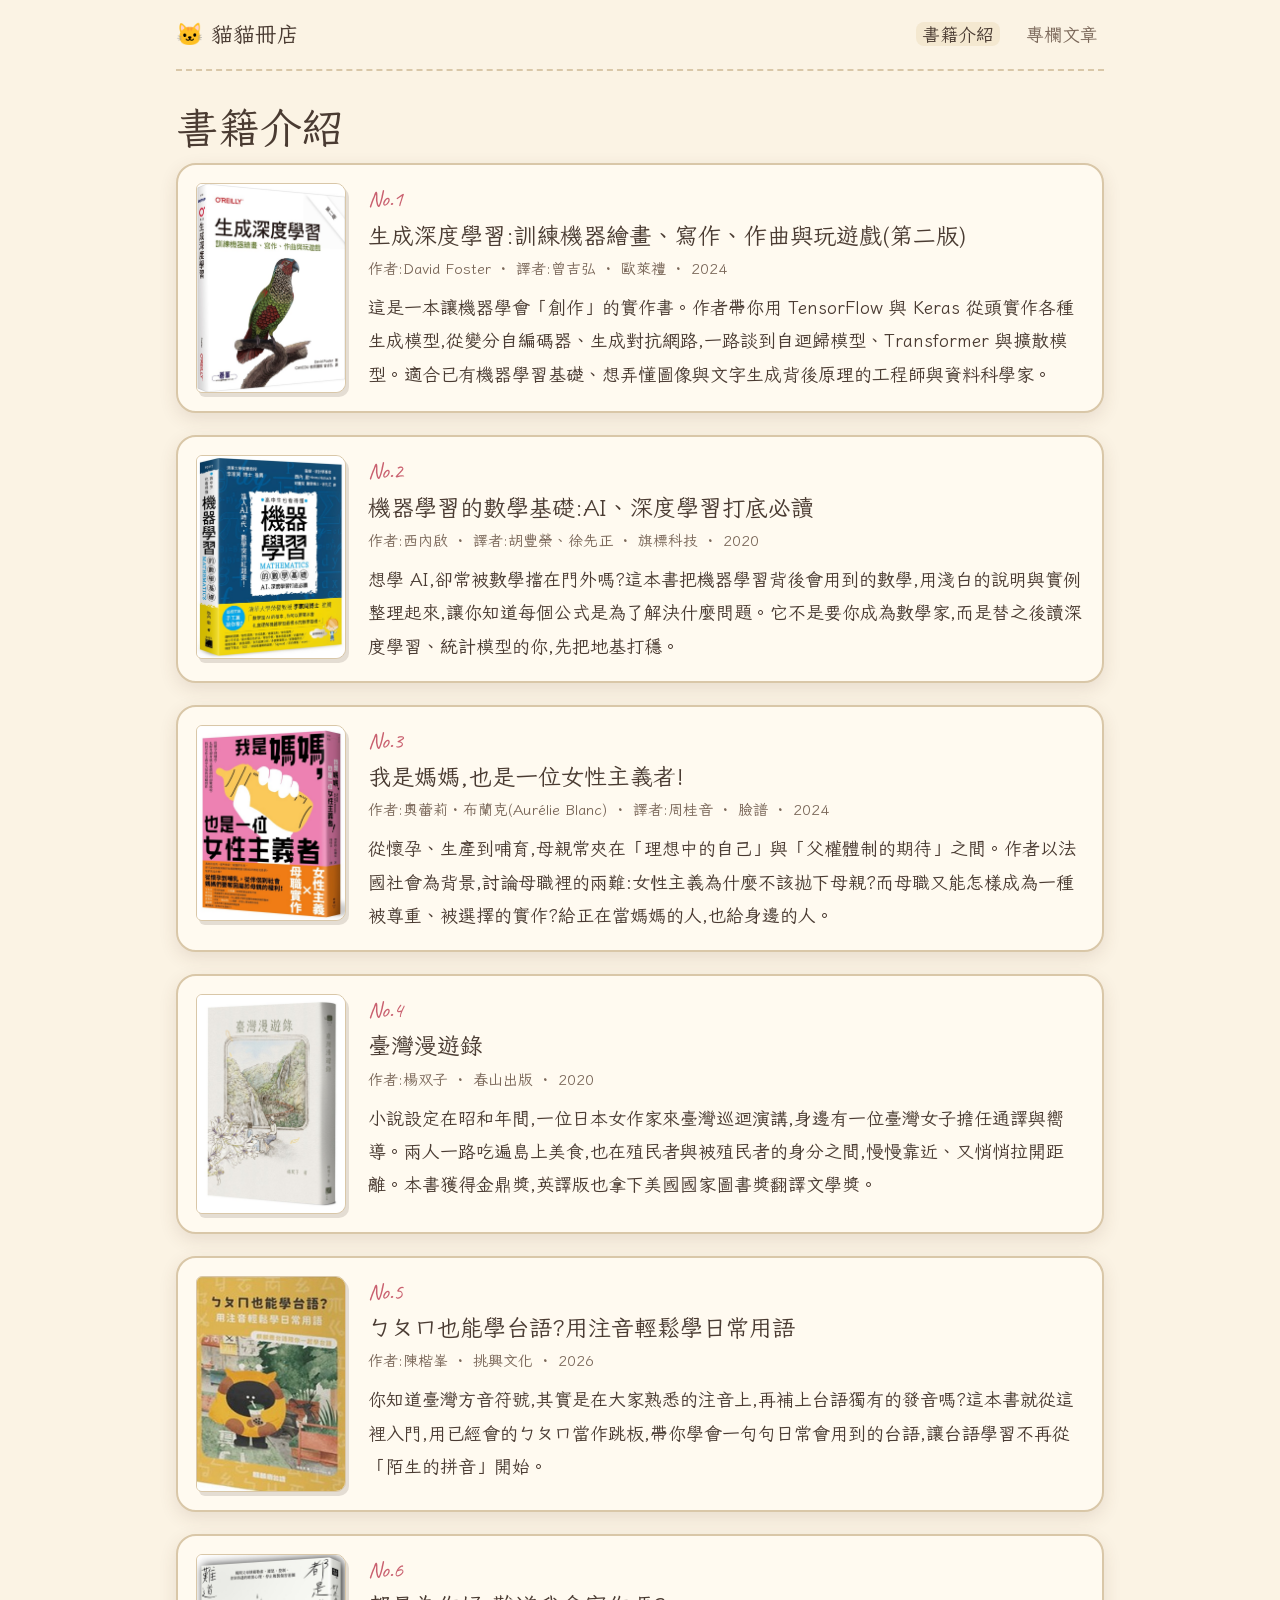
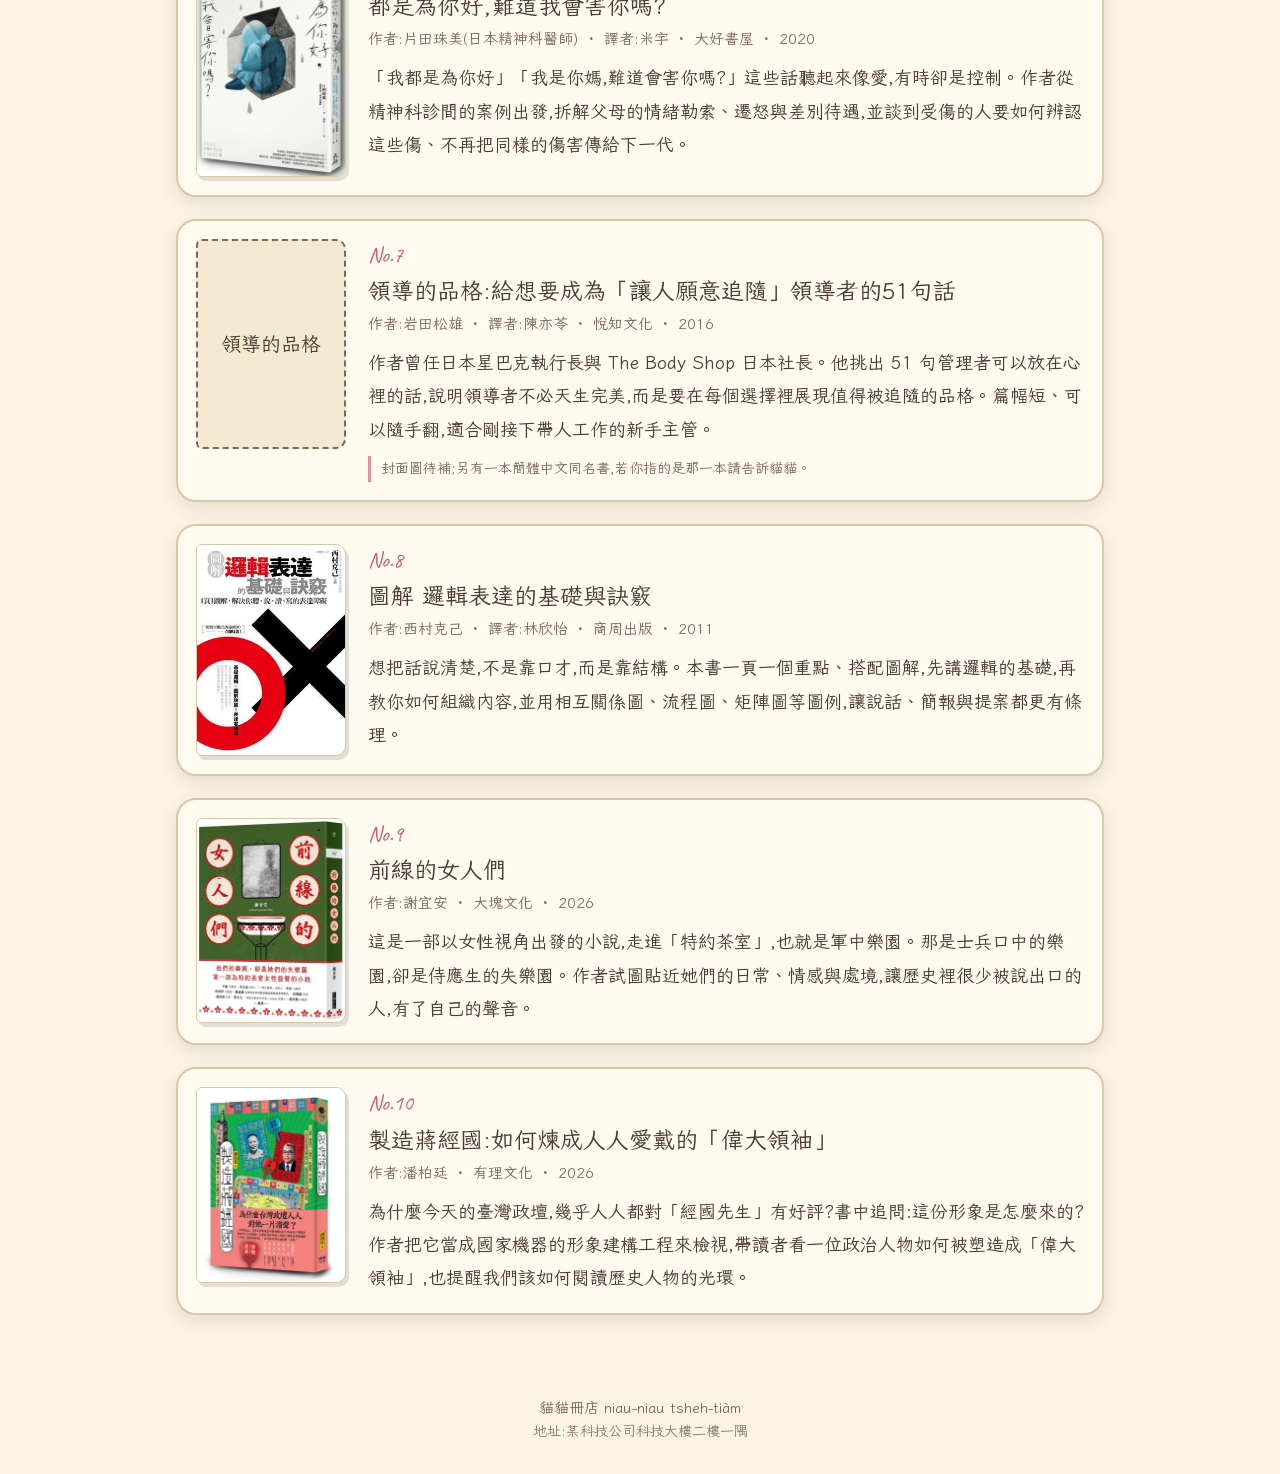
==== books.html @ 4504e71b "Add 貓貓冊店 bookstore site (home, books, columns) Co-Authored-By: Claude Sonnet 5.5 <noreply@anthropic." ====
<!doctype html>
<html lang="zh-Hant">
<head>
  <meta charset="utf-8">
  <meta name="viewport" content="width=device-width, initial-scale=1">
  <title>書籍介紹 — 貓貓冊店</title>
  <link rel="preconnect" href="https://fonts.googleapis.com">
  <link rel="preconnect" href="https://fonts.gstatic.com" crossorigin>
  <link href="https://fonts.googleapis.com/css2?family=Caveat:wght@500;700&family=Iansui&display=swap" rel="stylesheet">
  <link rel="stylesheet" href="css/style.css">
</head>
<body>
  <div class="wrap">
    <header class="topbar">
      <a class="brand" href="index.html">🐱 貓貓冊店</a>
      <nav>
        <a href="books.html" aria-current="page">書籍介紹</a>
        <a href="columns.html">專欄文章</a>
      </nav>
    </header>

    <h1 class="page-title">書籍介紹</h1>

    <ol class="books">

      <li class="book">
        <div class="cover-box"><img class="cover" src="img/books/book1.jpg" alt="《生成深度學習》封面" loading="lazy"></div>
        <div>
          <span class="no">No.1</span>
          <h2>生成深度學習:訓練機器繪畫、寫作、作曲與玩遊戲(第二版)</h2>
          <p class="meta">作者:David Foster ・ 譯者:曾吉弘 ・ 歐萊禮 ・ 2024</p>
          <p class="summary">這是一本讓機器學會「創作」的實作書。作者帶你用 TensorFlow 與 Keras 從頭實作各種生成模型,從變分自編碼器、生成對抗網路,一路談到自迴歸模型、Transformer 與擴散模型。適合已有機器學習基礎、想弄懂圖像與文字生成背後原理的工程師與資料科學家。</p>
        </div>
      </li>

      <li class="book">
        <div class="cover-box"><img class="cover" src="img/books/book2.jpg" alt="《機器學習的數學基礎》封面" loading="lazy"></div>
        <div>
          <span class="no">No.2</span>
          <h2>機器學習的數學基礎:AI、深度學習打底必讀</h2>
          <p class="meta">作者:西內啟 ・ 譯者:胡豐榮、徐先正 ・ 旗標科技 ・ 2020</p>
          <p class="summary">想學 AI,卻常被數學擋在門外嗎?這本書把機器學習背後會用到的數學,用淺白的說明與實例整理起來,讓你知道每個公式是為了解決什麼問題。它不是要你成為數學家,而是替之後讀深度學習、統計模型的你,先把地基打穩。</p>
        </div>
      </li>

      <li class="book">
        <div class="cover-box"><img class="cover" src="img/books/book3.jpg" alt="《我是媽媽,也是一位女性主義者!》封面" loading="lazy"></div>
        <div>
          <span class="no">No.3</span>
          <h2>我是媽媽,也是一位女性主義者!</h2>
          <p class="meta">作者:奧蕾莉・布蘭克(Aurélie Blanc) ・ 譯者:周桂音 ・ 臉譜 ・ 2024</p>
          <p class="summary">從懷孕、生產到哺育,母親常夾在「理想中的自己」與「父權體制的期待」之間。作者以法國社會為背景,討論母職裡的兩難:女性主義為什麼不該拋下母親?而母職又能怎樣成為一種被尊重、被選擇的實作?給正在當媽媽的人,也給身邊的人。</p>
        </div>
      </li>

      <li class="book">
        <div class="cover-box"><img class="cover" src="img/books/book4.jpg" alt="《臺灣漫遊錄》封面" loading="lazy"></div>
        <div>
          <span class="no">No.4</span>
          <h2>臺灣漫遊錄</h2>
          <p class="meta">作者:楊双子 ・ 春山出版 ・ 2020</p>
          <p class="summary">小說設定在昭和年間,一位日本女作家來臺灣巡迴演講,身邊有一位臺灣女子擔任通譯與嚮導。兩人一路吃遍島上美食,也在殖民者與被殖民者的身分之間,慢慢靠近、又悄悄拉開距離。本書獲得金鼎獎,英譯版也拿下美國國家圖書獎翻譯文學獎。</p>
        </div>
      </li>

      <li class="book">
        <div class="cover-box"><img class="cover" src="img/books/book5.jpg" alt="《ㄅㄆㄇ也能學台語?》封面" loading="lazy"></div>
        <div>
          <span class="no">No.5</span>
          <h2>ㄅㄆㄇ也能學台語?用注音輕鬆學日常用語</h2>
          <p class="meta">作者:陳楷峯 ・ 挑興文化 ・ 2026</p>
          <p class="summary">你知道臺灣方音符號,其實是在大家熟悉的注音上,再補上台語獨有的發音嗎?這本書就從這裡入門,用已經會的ㄅㄆㄇ當作跳板,帶你學會一句句日常會用到的台語,讓台語學習不再從「陌生的拼音」開始。</p>
        </div>
      </li>

      <li class="book">
        <div class="cover-box"><img class="cover" src="img/books/book6.jpg" alt="《都是為你好,難道我會害你嗎?》封面" loading="lazy"></div>
        <div>
          <span class="no">No.6</span>
          <h2>都是為你好,難道我會害你嗎?</h2>
          <p class="meta">作者:片田珠美(日本精神科醫師) ・ 譯者:米宇 ・ 大好書屋 ・ 2020</p>
          <p class="summary">「我都是為你好」「我是你媽,難道會害你嗎?」這些話聽起來像愛,有時卻是控制。作者從精神科診間的案例出發,拆解父母的情緒勒索、遷怒與差別待遇,並談到受傷的人要如何辨認這些傷、不再把同樣的傷害傳給下一代。</p>
        </div>
      </li>

      <li class="book">
        <div class="cover-box"><div class="cover-fallback" role="img" aria-label="《領導的品格》(封面圖待補)">領導的品格</div></div>
        <div>
          <span class="no">No.7</span>
          <h2>領導的品格:給想要成為「讓人願意追隨」領導者的51句話</h2>
          <p class="meta">作者:岩田松雄 ・ 譯者:陳亦苓 ・ 悅知文化 ・ 2016</p>
          <p class="summary">作者曾任日本星巴克執行長與 The Body Shop 日本社長。他挑出 51 句管理者可以放在心裡的話,說明領導者不必天生完美,而是要在每個選擇裡展現值得被追隨的品格。篇幅短、可以隨手翻,適合剛接下帶人工作的新手主管。</p>
          <p class="note">封面圖待補;另有一本簡體中文同名書,若你指的是那一本請告訴貓貓。</p>
        </div>
      </li>

      <li class="book">
        <div class="cover-box"><img class="cover" src="img/books/book8.jpg" alt="《圖解 邏輯表達的基礎與訣竅》封面" loading="lazy"></div>
        <div>
          <span class="no">No.8</span>
          <h2>圖解 邏輯表達的基礎與訣竅</h2>
          <p class="meta">作者:西村克己 ・ 譯者:林欣怡 ・ 商周出版 ・ 2011</p>
          <p class="summary">想把話說清楚,不是靠口才,而是靠結構。本書一頁一個重點、搭配圖解,先講邏輯的基礎,再教你如何組織內容,並用相互關係圖、流程圖、矩陣圖等圖例,讓說話、簡報與提案都更有條理。</p>
        </div>
      </li>

      <li class="book">
        <div class="cover-box"><img class="cover" src="img/books/book9.jpg" alt="《前線的女人們》封面" loading="lazy"></div>
        <div>
          <span class="no">No.9</span>
          <h2>前線的女人們</h2>
          <p class="meta">作者:謝宜安 ・ 大塊文化 ・ 2026</p>
          <p class="summary">這是一部以女性視角出發的小說,走進「特約茶室」,也就是軍中樂園。那是士兵口中的樂園,卻是侍應生的失樂園。作者試圖貼近她們的日常、情感與處境,讓歷史裡很少被說出口的人,有了自己的聲音。</p>
        </div>
      </li>

      <li class="book">
        <div class="cover-box"><img class="cover" src="img/books/book10.jpg" alt="《製造蔣經國》封面" loading="lazy"></div>
        <div>
          <span class="no">No.10</span>
          <h2>製造蔣經國:如何煉成人人愛戴的「偉大領袖」</h2>
          <p class="meta">作者:潘柏廷 ・ 有理文化 ・ 2026</p>
          <p class="summary">為什麼今天的臺灣政壇,幾乎人人都對「經國先生」有好評?書中追問:這份形象是怎麼來的?作者把它當成國家機器的形象建構工程來檢視,帶讀者看一位政治人物如何被塑造成「偉大領袖」,也提醒我們該如何閱讀歷史人物的光環。</p>
        </div>
      </li>

    </ol>
  </div>
  <footer class="foot">貓貓冊店 niau-niau tsheh-tiàm<span class="addr">地址:某科技公司科技大樓二樓一隅</span></footer>
</body>
</html>
---- css/style.css ----
/* 貓貓冊店 — 共用樣式 */
:root {
  --paper: #fbf3e4;
  --paper-2: #f4e8d0;
  --ink: #4a3b32;
  --ink-soft: #7a6759;
  --accent: #e58f9c;      /* 腮紅粉 */
  --accent-deep: #c9606f;
  --line: #d9c7a8;
  --card: #fffaf0;
  --shadow: 0 6px 18px rgba(90, 60, 40, .12);
  --hand: "Iansui", "Kaiti TC", "BiauKai", "DFKai-SB", cursive, serif;
  --latin: "Caveat", "Iansui", cursive;
}
@media (prefers-color-scheme: dark) {
  :root:not([data-theme="light"]) {
    --paper: #2a2320;
    --paper-2: #342b27;
    --ink: #f1e6d6;
    --ink-soft: #bba995;
    --accent: #e58f9c;
    --accent-deep: #f1a3ae;
    --line: #54463d;
    --card: #362d29;
    --shadow: 0 6px 18px rgba(0, 0, 0, .35);
  }
}

* { box-sizing: border-box; }
html { -webkit-text-size-adjust: 100%; }
body {
  margin: 0;
  background: var(--paper);
  color: var(--ink);
  font-family: var(--hand);
  font-size: 18px;
  line-height: 1.85;
  min-height: 100vh;
}
a { color: var(--accent-deep); }
img { max-width: 100%; }

.wrap { max-width: 960px; margin: 0 auto; padding: 0 16px; }

/* ---------- 頂端導覽(內頁) ---------- */
.topbar {
  display: flex; align-items: center; justify-content: space-between; gap: 12px;
  padding: 14px 0; border-bottom: 2px dashed var(--line); margin-bottom: 28px;
}
.topbar .brand { font-size: 22px; text-decoration: none; color: var(--ink); }
.topbar nav a {
  margin-left: 14px; text-decoration: none; color: var(--ink-soft);
  padding: 2px 6px; border-radius: 8px;
}
.topbar nav a:hover, .topbar nav a[aria-current="page"] {
  color: var(--ink); background: var(--paper-2);
}

h1, h2, h3 { font-weight: 400; line-height: 1.4; margin: 0; }
.page-title { font-size: clamp(30px, 6vw, 42px); margin-bottom: 6px; }
.page-lede { color: var(--ink-soft); margin: 0 0 28px; }

/* ---------- 首頁 ---------- */
.home { text-align: center; padding-top: clamp(24px, 6vh, 56px); }
.home h1 { font-size: clamp(31px, 7.7vw, 59px); letter-spacing: .08em; }
.tailo {
  font-family: var(--latin); font-size: clamp(24px, 5vw, 34px);
  color: var(--accent-deep); margin: 0 0 6px; letter-spacing: .04em;
}
.tagline { font-size: clamp(17px, 3.6vw, 22px); color: var(--ink-soft); margin: 0; }

.stage {
  position: relative;
  display: flex; justify-content: center; align-items: flex-end; gap: clamp(8px, 4vw, 48px);
  margin: clamp(70px, 12vh, 120px) auto 0;
  padding-bottom: 24px;
  max-width: 720px;
}
.stage::after {   /* 手繪地面線 */
  content: ""; position: absolute; left: 6%; right: 6%; bottom: 14px;
  border-bottom: 3px dotted var(--line);
}
.char { position: relative; display: inline-block; }
.char-btn {
  display: block; border: 0; background: none; padding: 0; cursor: pointer;
  border-radius: 24px; transition: transform .25s ease;
}
.char-btn:focus-visible { outline: 3px solid var(--accent); outline-offset: 4px; }
.char-btn img { display: block; height: auto; }
.char.rabbit .char-btn img { width: clamp(130px, 28vw, 240px); }
.char.cat    .char-btn img { width: clamp(130px, 28vw, 240px); }
.char:hover .char-btn,
.char.open .char-btn { transform: translateY(-6px) rotate(-1.5deg); }
.char.cat:hover .char-btn, .char.cat.open .char-btn { transform: translateY(-6px) rotate(1.5deg); }

/* 對話框 */
.bubble {
  position: absolute; bottom: calc(100% - 28px); z-index: 5;
  width: min(250px, 62vw);
  background: var(--card); color: var(--ink);
  border: 2.5px solid var(--ink); border-radius: 22px 24px 22px 8px;
  padding: 14px 14px 12px; box-shadow: var(--shadow);
  opacity: 0; visibility: hidden; transform: translateY(8px) scale(.96);
  transform-origin: bottom center;
  transition: opacity .2s ease, transform .2s ease, visibility 0s linear .2s;
}
.char.rabbit .bubble { left: -8px; }
.char.cat .bubble { right: -8px; border-radius: 24px 22px 8px 22px; }
.bubble::after {   /* 小尾巴 */
  content: ""; position: absolute; bottom: -13px; width: 20px; height: 20px;
  background: var(--card); border-right: 2.5px solid var(--ink); border-bottom: 2.5px solid var(--ink);
  transform: rotate(45deg);
}
.char.rabbit .bubble::after { left: 44px; }
.char.cat .bubble::after { right: 44px; }
.char:hover .bubble, .char:focus-within .bubble, .char.open .bubble {
  opacity: 1; visibility: visible; transform: none;
  transition: opacity .2s ease, transform .2s ease;
}
.bubble p { margin: 0 0 8px; font-size: 15px; color: var(--ink-soft); line-height: 1.5; }
.bubble .btns { display: flex; flex-direction: column; gap: 8px; }
.btn {
  display: block; text-align: center; text-decoration: none;
  font-family: var(--hand); font-size: 17px; line-height: 1.4;
  color: var(--ink); background: var(--paper-2);
  border: 2px solid var(--ink); border-radius: 14px; padding: 6px 10px;
  transition: background .15s, transform .15s;
}
.btn:hover, .btn:focus-visible { background: var(--accent); color: #3b2420; transform: translateY(-1px); }
.btn .ext { font-size: 13px; opacity: .7; }

.hint { margin-top: 18px; font-size: 15px; color: var(--ink-soft); }
.hint .touch { display: none; }
@media (hover: none) { .hint .mouse { display: none; } .hint .touch { display: inline; } }

.foot { text-align: center; color: var(--ink-soft); font-size: 15px; padding: 40px 16px 30px; line-height: 1.7; }
.foot .addr { display: block; font-size: 14px; opacity: .85; }

/* ---------- 書籍頁 ---------- */
.books { display: grid; gap: 22px; padding: 0; margin: 0 0 40px; list-style: none; }
.book {
  display: grid; grid-template-columns: 150px 1fr; gap: 22px;
  background: var(--card); border: 2px solid var(--line); border-radius: 20px;
  padding: 18px; box-shadow: var(--shadow);
}
.cover-box { width: 150px; }
.cover {
  display: block; width: 150px; height: auto;
  border-radius: 6px 10px 10px 6px; border: 1.5px solid var(--line);
  box-shadow: 3px 4px 0 rgba(74, 59, 50, .15); background: var(--paper-2);
}
.cover-fallback {
  width: 150px; aspect-ratio: 400 / 562; display: flex; align-items: center; justify-content: center;
  text-align: center; padding: 14px; font-size: 20px; line-height: 1.4;
  border: 2px dashed var(--ink-soft); border-radius: 6px 10px 10px 6px; background: var(--paper-2);
  color: var(--ink);
}
.book .no { font-family: var(--latin); font-size: 22px; color: var(--accent-deep); line-height: 1; }
.book h2 { font-size: 23px; margin: 2px 0 6px; }
.book .meta { color: var(--ink-soft); font-size: 15px; margin: 0 0 10px; line-height: 1.6; }
.book .summary { margin: 0; }
.book .note {
  margin: 10px 0 0; font-size: 14px; color: var(--ink-soft);
  border-left: 3px solid var(--accent); padding-left: 10px;
}
@media (max-width: 560px) {
  .book { grid-template-columns: 1fr; }
  .cover-box { margin: 0 auto; }
}

/* ---------- 專欄 ---------- */
.col-list { display: grid; gap: 18px; padding: 0; margin: 0 0 40px; list-style: none; }
.col-card {
  display: block; text-decoration: none; color: var(--ink);
  background: var(--card); border: 2px solid var(--line); border-radius: 20px;
  padding: 20px 22px; box-shadow: var(--shadow); transition: transform .15s, border-color .15s;
}
.col-card:hover, .col-card:focus-visible { transform: translateY(-3px); border-color: var(--accent); }
.col-card h2 { font-size: 26px; margin-bottom: 6px; }
.col-card p { margin: 0; color: var(--ink-soft); }
.col-card .more { color: var(--accent-deep); margin-top: 8px; display: inline-block; }

.article { max-width: 720px; margin: 0 auto 50px; }
.article h1 { font-size: clamp(30px, 6vw, 42px); margin-bottom: 6px; }
.article .byline { color: var(--ink-soft); font-size: 15px; margin: 0 0 24px; }
.article h2 {
  font-size: 25px; margin: 34px 0 8px; padding-bottom: 4px;
  border-bottom: 2px dashed var(--line);
}
.article p { margin: 0 0 14px; }
.article blockquote {
  margin: 18px 0; padding: 10px 16px; background: var(--paper-2);
  border-left: 5px solid var(--accent); border-radius: 0 12px 12px 0;
}
.article .refs { font-size: 15px; color: var(--ink-soft); padding-left: 1.3em; }
.article .refs li { margin-bottom: 6px; line-height: 1.6; word-break: break-word; }
.draft-note {
  font-size: 14px; color: var(--ink-soft); background: var(--paper-2);
  border: 1.5px dashed var(--line); border-radius: 12px; padding: 8px 12px; margin-bottom: 22px;
}
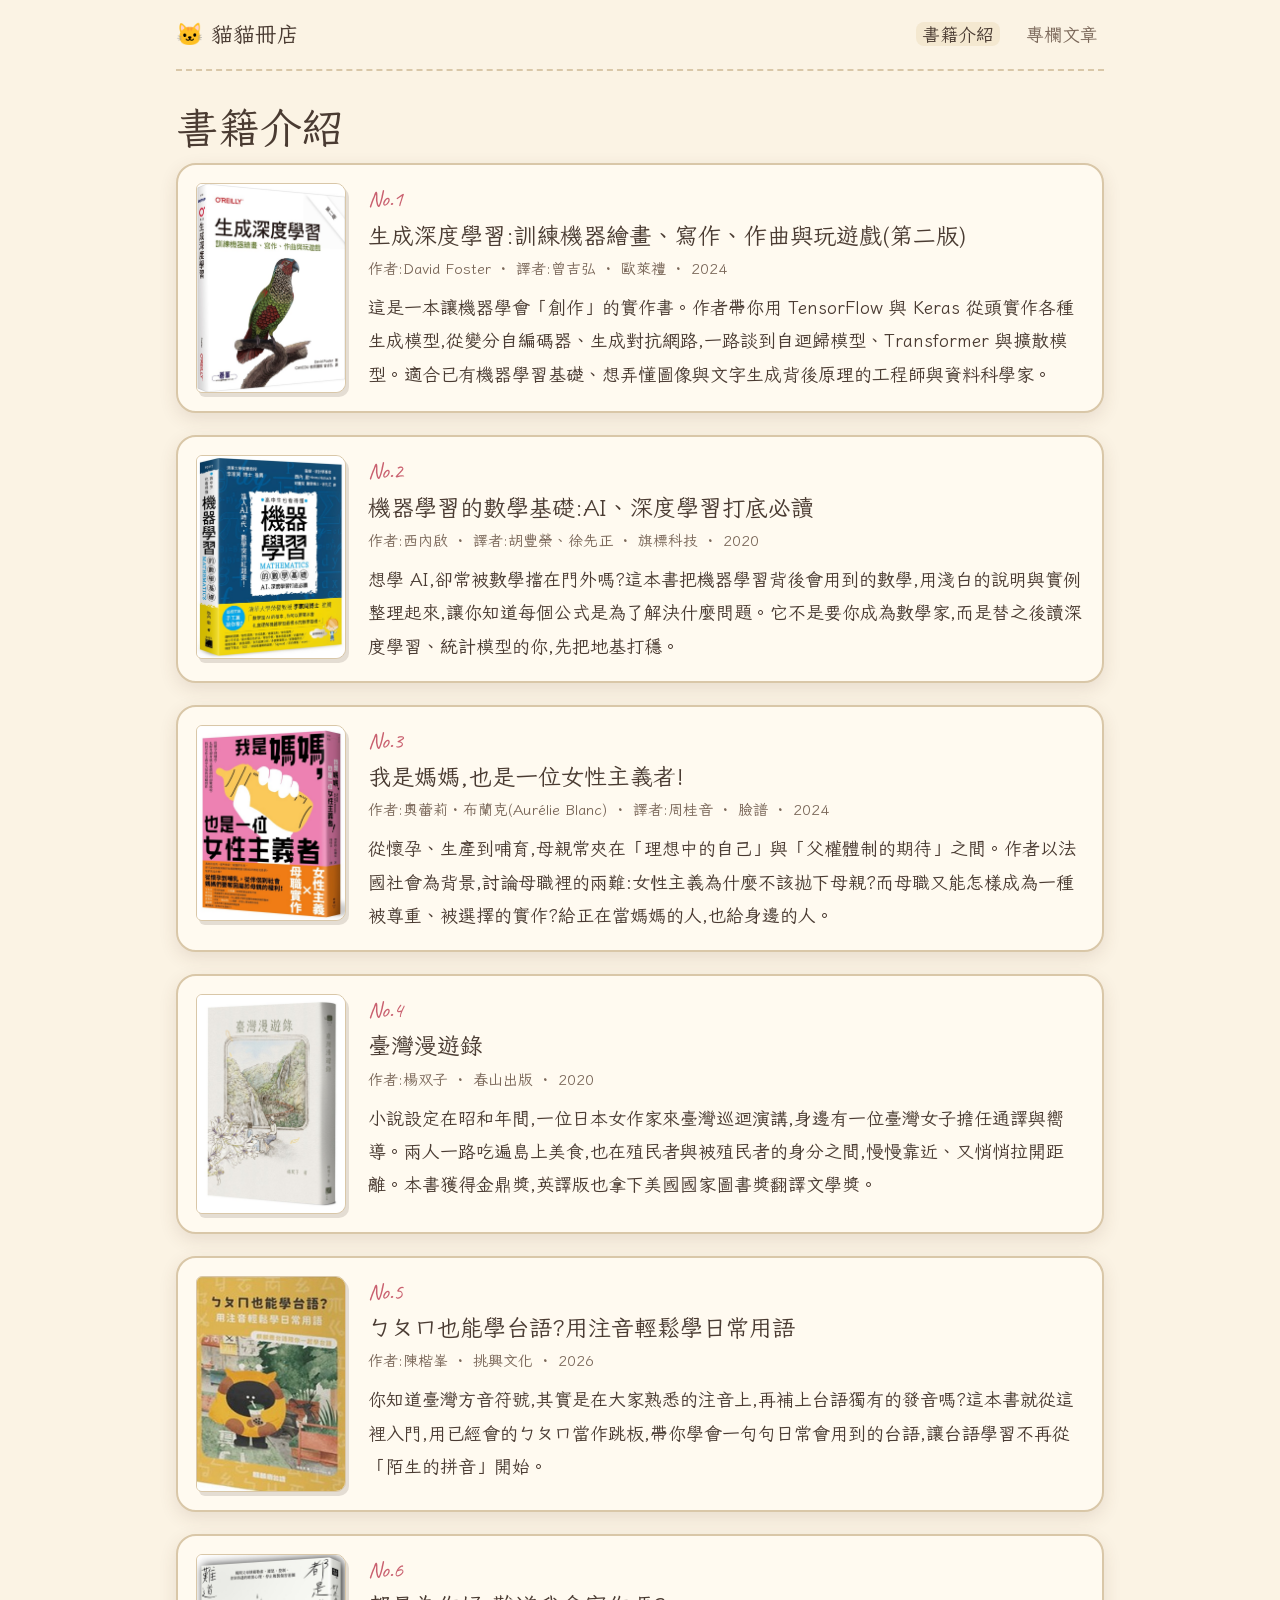
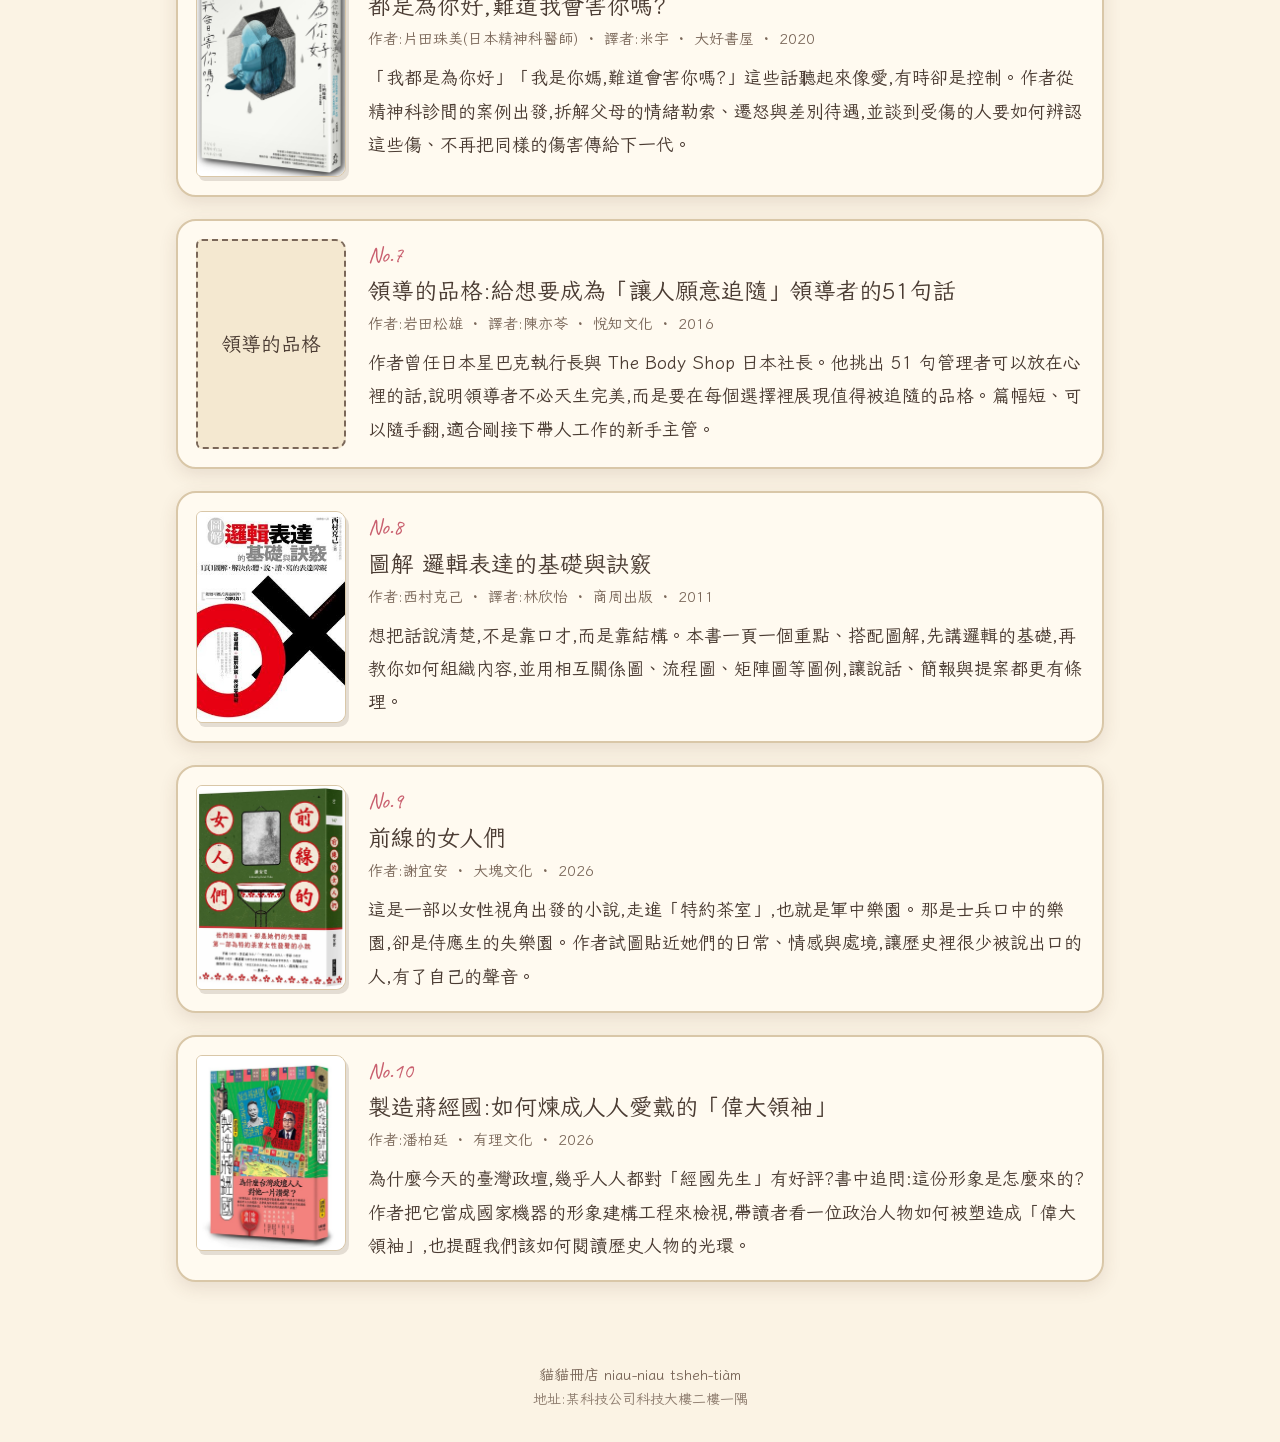
==== commit 4c21661a: "Columns: add fine-tuning and censorship sections, extended reading link; remove draft notices - Lang" ====
--- a/books.html
+++ b/books.html
@@ -90,7 +90,6 @@
           <h2>領導的品格:給想要成為「讓人願意追隨」領導者的51句話</h2>
           <p class="meta">作者:岩田松雄 ・ 譯者:陳亦苓 ・ 悅知文化 ・ 2016</p>
           <p class="summary">作者曾任日本星巴克執行長與 The Body Shop 日本社長。他挑出 51 句管理者可以放在心裡的話,說明領導者不必天生完美,而是要在每個選擇裡展現值得被追隨的品格。篇幅短、可以隨手翻,適合剛接下帶人工作的新手主管。</p>
-          <p class="note">封面圖待補;另有一本簡體中文同名書,若你指的是那一本請告訴貓貓。</p>
         </div>
       </li>
 
--- a/css/style.css
+++ b/css/style.css
@@ -77,7 +77,7 @@
   max-width: 720px;
 }
 .stage::after {   /* 手繪地面線 */
-  content: ""; position: absolute; left: 6%; right: 6%; bottom: 14px;
+  content: ""; position: absolute; left: 14%; right: 14%; bottom: 14px;
   border-bottom: 3px dotted var(--line);
 }
 .char { position: relative; display: inline-block; }
@@ -187,6 +187,9 @@
   font-size: 25px; margin: 34px 0 8px; padding-bottom: 4px;
   border-bottom: 2px dashed var(--line);
 }
+.article h3 { font-size: 20px; margin: 22px 0 6px; color: var(--accent-deep); }
+.article ul, .article ol { margin: 0 0 14px; padding-left: 1.4em; }
+.article li { margin-bottom: 6px; }
 .article p { margin: 0 0 14px; }
 .article blockquote {
   margin: 18px 0; padding: 10px 16px; background: var(--paper-2);
@@ -198,3 +201,15 @@
   font-size: 14px; color: var(--ink-soft); background: var(--paper-2);
   border: 1.5px dashed var(--line); border-radius: 12px; padding: 8px 12px; margin-bottom: 22px;
 }
+
+/* ---------- 首頁背景:咖啡廳書櫃素描(淡淡疊圖) ---------- */
+body.home-page::before {
+  content: ""; position: fixed; inset: 0; z-index: -1; pointer-events: none;
+  background: url("../img/cafe-bg.svg") center bottom / cover no-repeat;
+  opacity: .16;
+}
+@media (prefers-color-scheme: dark) {
+  :root:not([data-theme="light"]) body.home-page::before { filter: invert(1); opacity: .12; }
+}
+/* 窄螢幕:兩側景物會跑到角色後面,所以不顯示背景 */
+@media (max-width: 760px) { body.home-page::before { display: none; } }
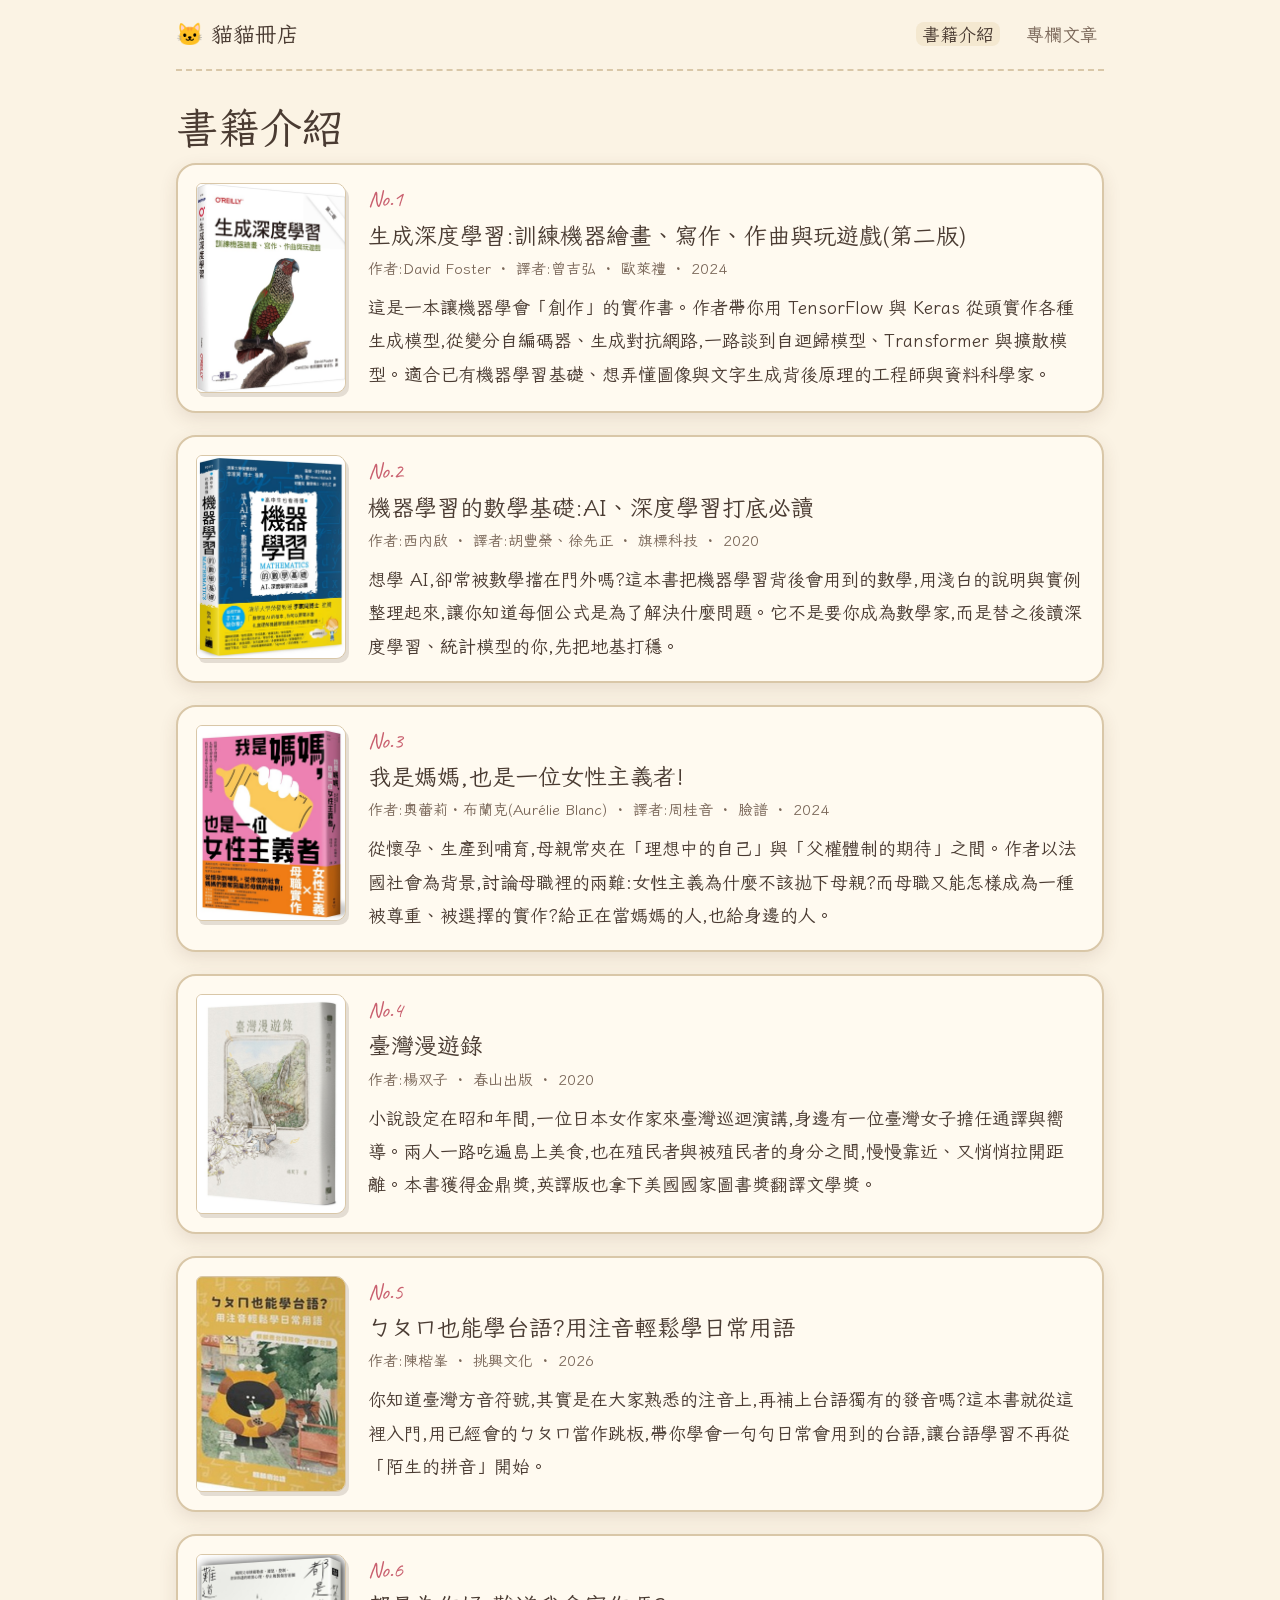
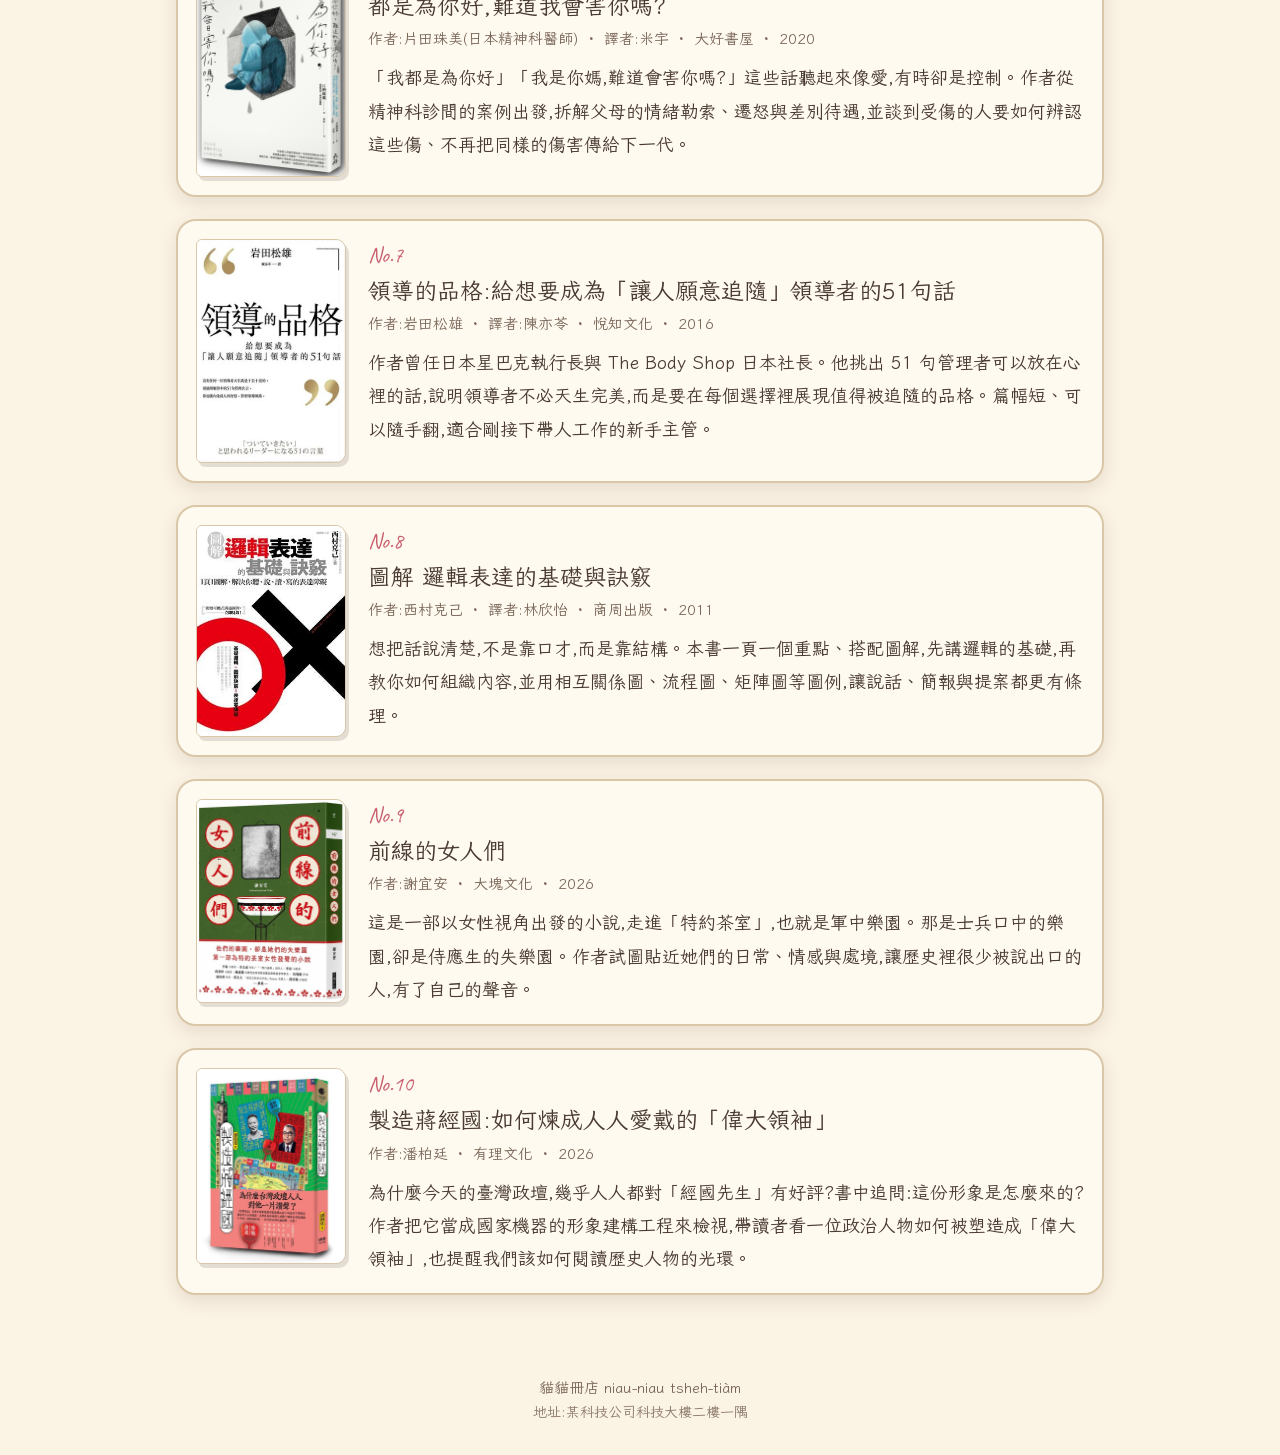
==== commit 50219dfd: "Add front cover for 領導的品格 Co-Authored-By: Claude Sonnet 5.5 <noreply@anthropic.com>" ====
--- a/books.html
+++ b/books.html
@@ -84,7 +84,7 @@
       </li>
 
       <li class="book">
-        <div class="cover-box"><div class="cover-fallback" role="img" aria-label="《領導的品格》(封面圖待補)">領導的品格</div></div>
+        <div class="cover-box"><img class="cover" src="img/books/book7.jpg" alt="《領導的品格》封面" loading="lazy"></div>
         <div>
           <span class="no">No.7</span>
           <h2>領導的品格:給想要成為「讓人願意追隨」領導者的51句話</h2>
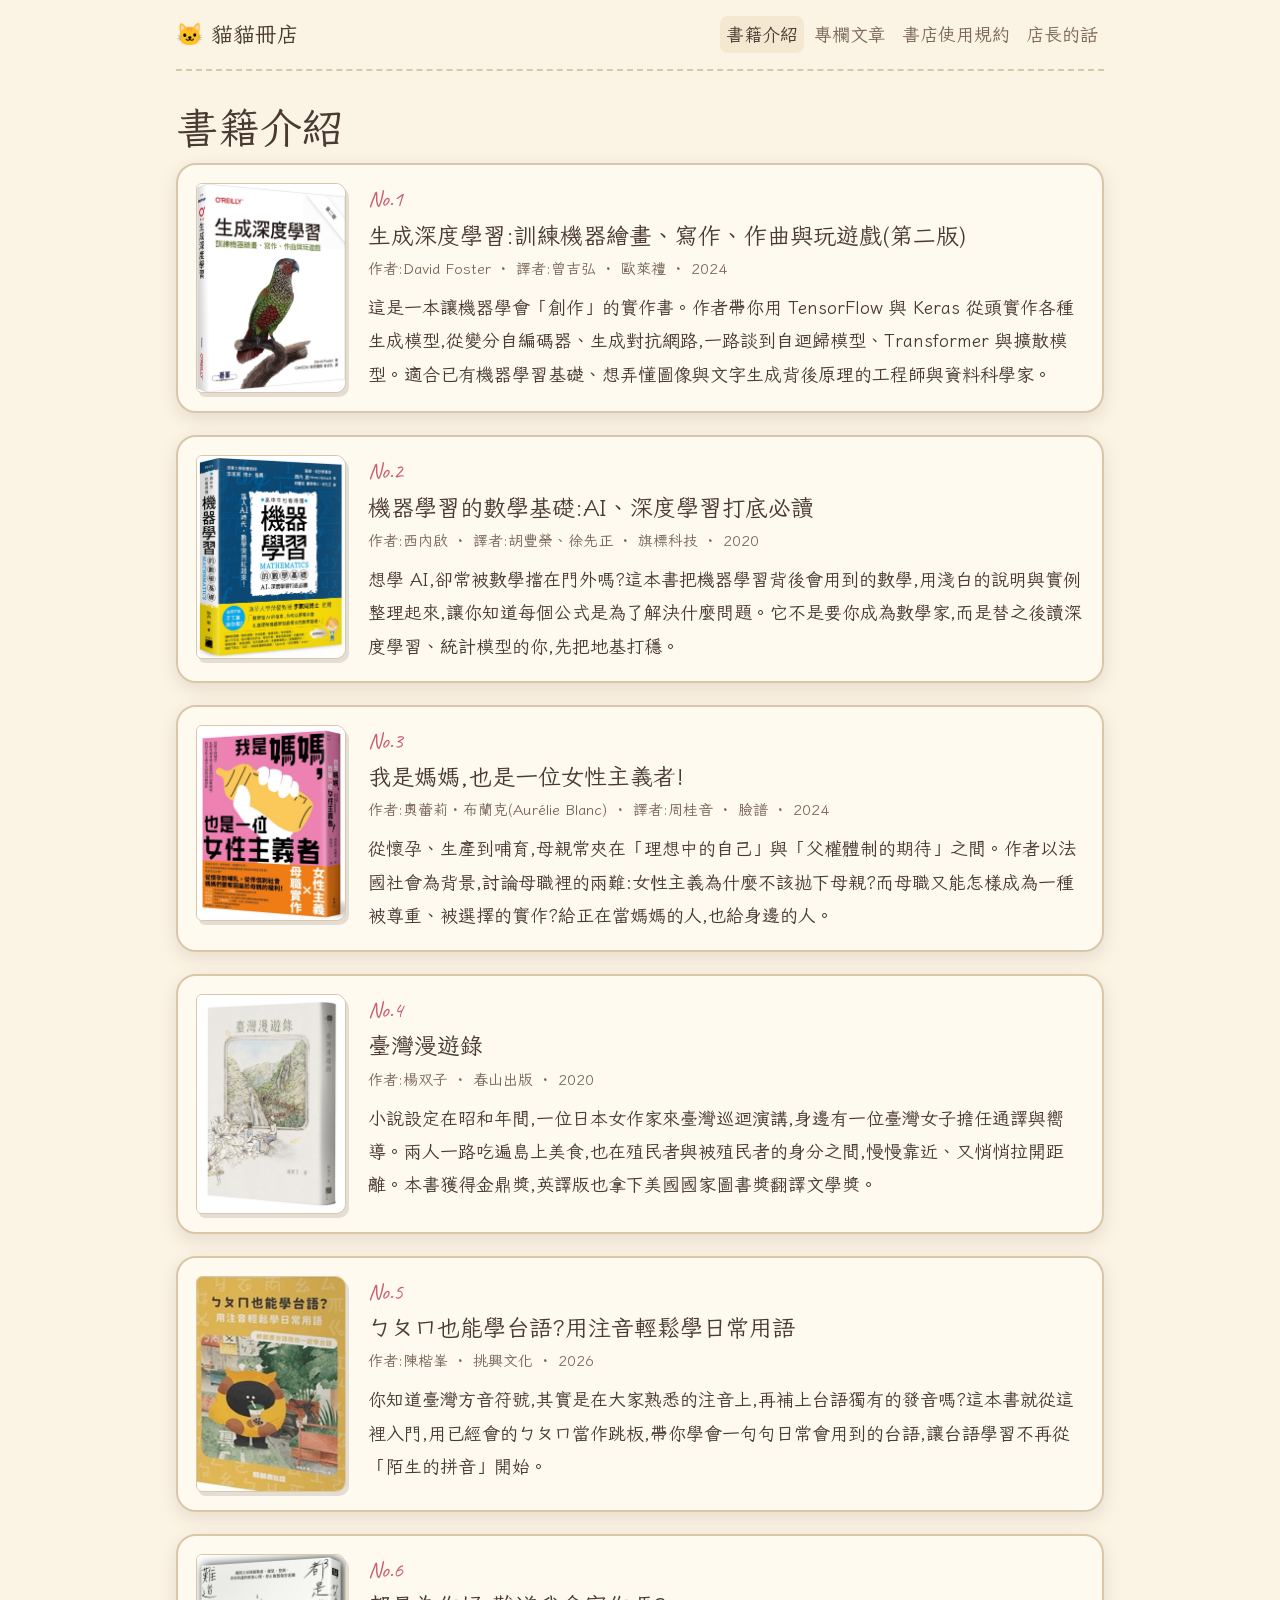
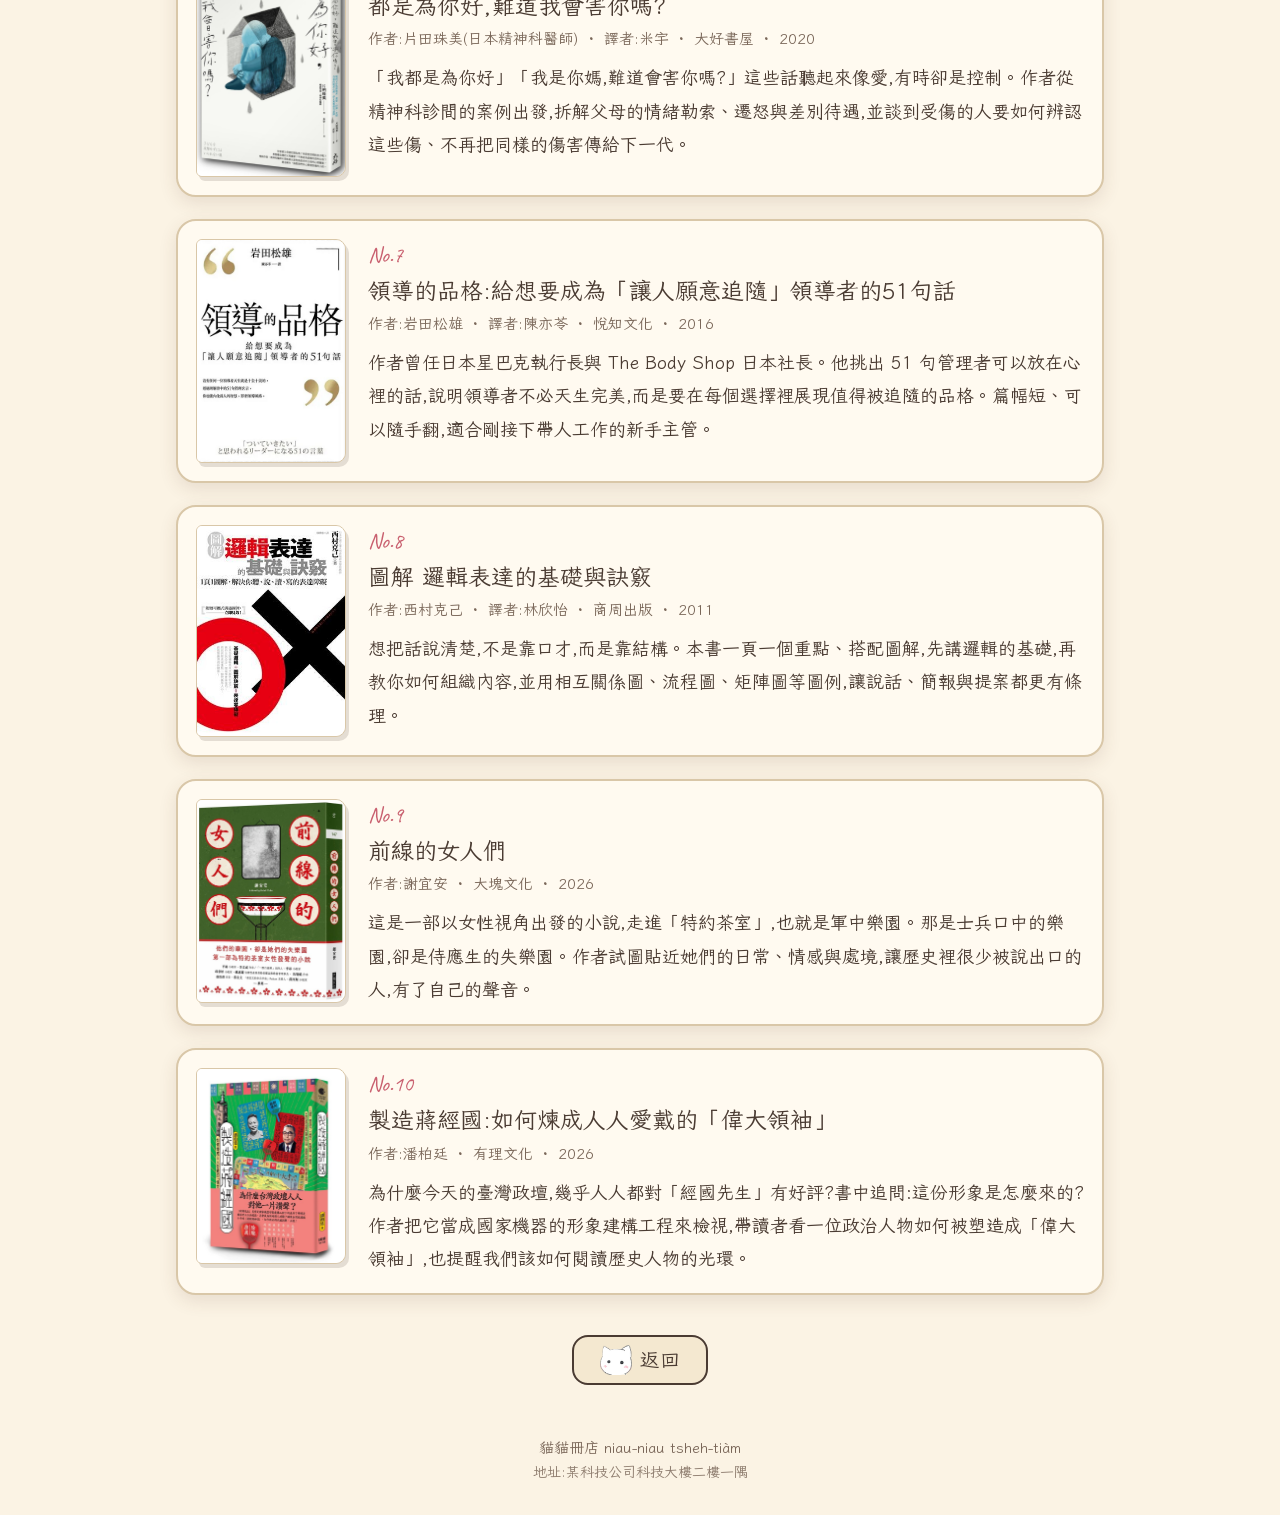
==== commit 20c4febf: "Add rules and manager pages, intro pages for rabbit links, counter for cat - Add 書店使用規約 and 店長的話 pag" ====
--- a/books.html
+++ b/books.html
@@ -16,6 +16,8 @@
       <nav>
         <a href="books.html" aria-current="page">書籍介紹</a>
         <a href="columns.html">專欄文章</a>
+        <a href="rules.html">書店使用規約</a>
+        <a href="manager.html">店長的話</a>
       </nav>
     </header>
 
@@ -124,6 +126,10 @@
       </li>
 
     </ol>
+
+    <div class="btn-row">
+      <a class="btn-lg back" href="index.html"><img class="ico" src="img/icon-cat.png" alt="">返回</a>
+    </div>
   </div>
   <footer class="foot">貓貓冊店 niau-niau tsheh-tiàm<span class="addr">地址:某科技公司科技大樓二樓一隅</span></footer>
 </body>
--- a/css/style.css
+++ b/css/style.css
@@ -72,7 +72,7 @@
 .stage {
   position: relative;
   display: flex; justify-content: center; align-items: flex-end; gap: clamp(8px, 4vw, 48px);
-  margin: clamp(70px, 12vh, 120px) auto 0;
+  margin: clamp(110px, 17vh, 160px) auto 0;
   padding-bottom: 24px;
   max-width: 720px;
 }
@@ -213,3 +213,56 @@
 }
 /* 窄螢幕:兩側景物會跑到角色後面,所以不顯示背景 */
 @media (max-width: 760px) { body.home-page::before { display: none; } }
+
+/* 貓的對話框有四個按鈕:改成兩欄,比較不會往上擋住標題 */
+.char.cat .bubble { width: min(290px, 74vw); }
+.char.cat .btns { display: grid; grid-template-columns: 1fr 1fr; gap: 8px; }
+.char.cat .btn { font-size: 15px; padding: 6px 4px; white-space: nowrap; }
+
+/* 導覽列:項目變多,窄螢幕時靠右換行 */
+.topbar nav { display: flex; flex-wrap: wrap; justify-content: flex-end; gap: 2px 4px; }
+.topbar nav a { margin-left: 0; white-space: nowrap; }
+@media (max-width: 560px) {
+  .topbar { align-items: flex-start; }
+  .topbar nav { max-width: 62%; font-size: 16px; }
+}
+
+/* 說明頁:繼續 / 返回 按鈕 */
+.btn-row { display: flex; gap: 14px; justify-content: center; margin: 36px 0 10px; flex-wrap: wrap; }
+.btn-lg {
+  display: inline-block; min-width: 130px; text-align: center; text-decoration: none;
+  font-family: var(--hand); font-size: 20px; line-height: 1.4; color: var(--ink);
+  border: 2.5px solid var(--ink); border-radius: 16px; padding: 8px 26px;
+  transition: background .15s, transform .15s;
+}
+.btn-lg.back { background: var(--paper-2); }
+.btn-lg.go { background: var(--accent); color: #3b2420; }
+.btn-lg:hover, .btn-lg:focus-visible { transform: translateY(-2px); }
+.btn-lg.back:hover, .btn-lg.back:focus-visible { background: var(--card); }
+.btn-lg.go:hover, .btn-lg.go:focus-visible { background: var(--accent-deep); color: #fff; }
+
+/* 兔子的按鈕名稱較長,加寬讓名稱維持單行,對話框才不會太高 */
+.char.rabbit .bubble { width: min(300px, 78vw); }
+.char.rabbit .btn { font-size: 16px; padding: 6px 8px; }
+
+/* ---------- 貓站在櫃檯後面 ---------- */
+:root { --cat-w: clamp(130px, 28vw, 240px); }
+.char.cat { display: flex; flex-direction: column; align-items: center; }
+.char.cat .char-btn img { width: var(--cat-w); }
+/* 貓的線條最低點約在圖高 91.5%,讓檯面剛好接在腳(頸部)下方,不與貓重疊 */
+.counter {
+  display: block; width: calc(var(--cat-w) * 1.5); height: auto;
+  margin-top: calc(var(--cat-w) * -0.302); pointer-events: none;
+  overflow: visible;
+}
+.counter .cl { fill: none; stroke: color-mix(in srgb, var(--ink-soft) 50%, var(--paper)); stroke-width: 2.4; stroke-linecap: round; stroke-linejoin: round; }
+.counter .slab { fill: var(--paper-2); }
+.counter .body { fill: var(--paper); }
+/* 對話框對齊貓的右緣(而不是較寬的櫃檯右緣) */
+.char.cat .bubble { right: calc((100% - var(--cat-w)) / 2 - 8px); }
+
+/* ---------- 按鈕前的小圖 ---------- */
+.btn-lg { display: inline-flex; align-items: center; justify-content: center; gap: 8px; }
+.btn-lg .ico { height: 30px; width: auto; display: block; }
+/* 貓站在櫃檯後面:hover 時只微微歪頭,不浮起來 */
+.char.cat:hover .char-btn, .char.cat.open .char-btn { transform: rotate(1.5deg); }
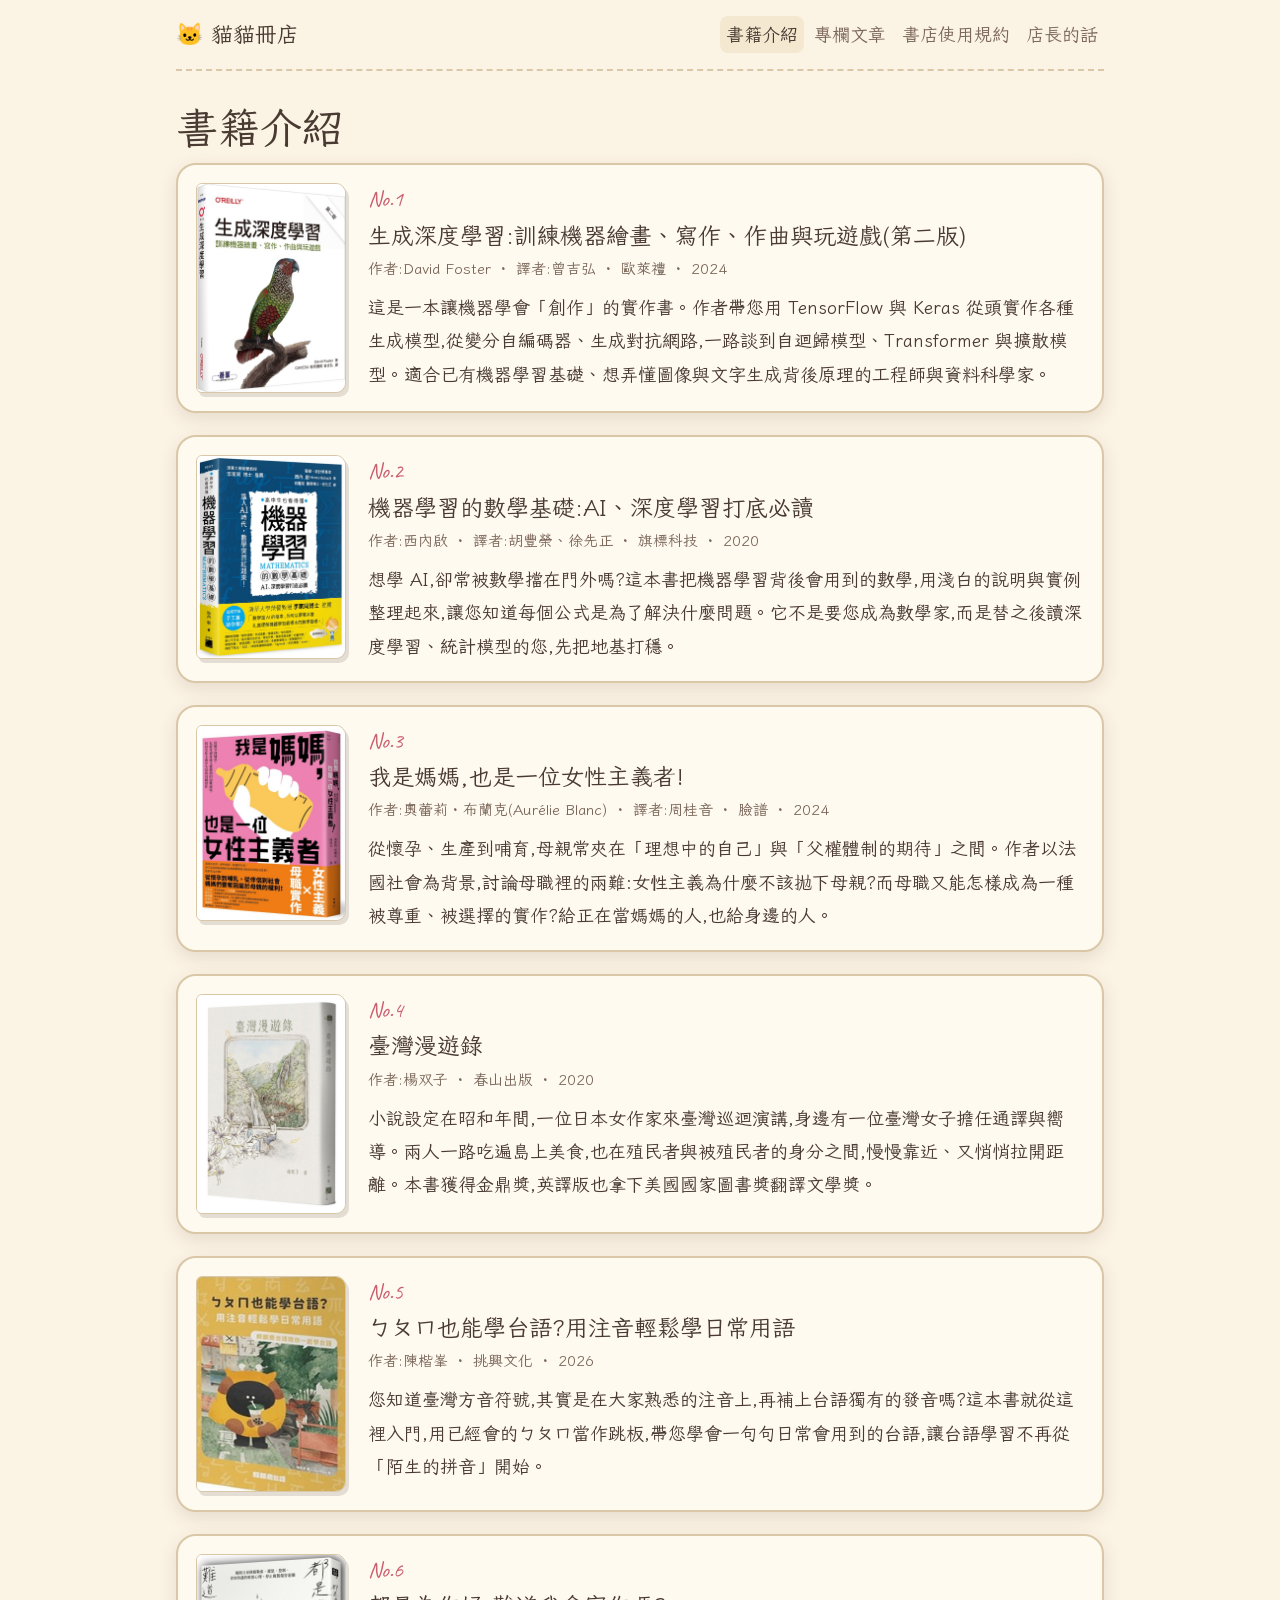
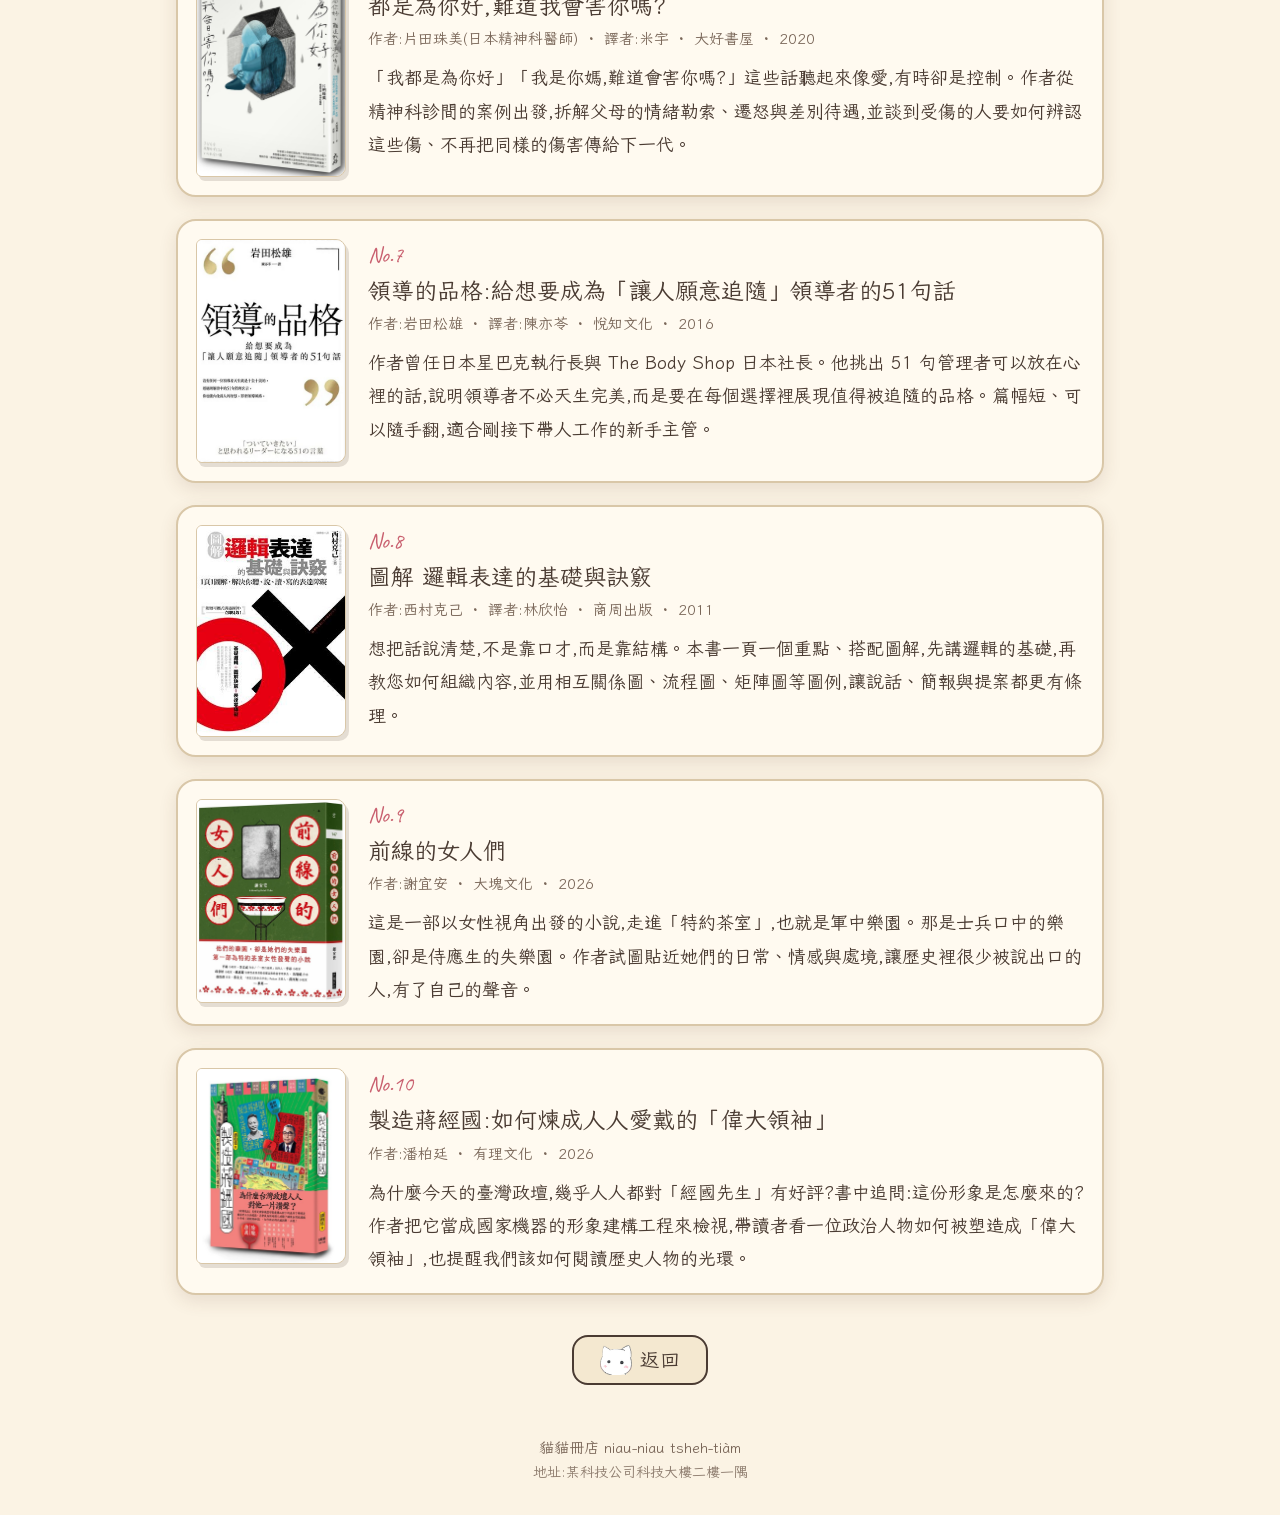
==== commit 65a35752: "書籍介紹、店長的話、規約、專欄列表:「你」統一改為「您」(書名與引述保留) Co-Authored-By: Claude Sonnet 5.5 <noreply@anthropic.com>" ====
--- a/books.html
+++ b/books.html
@@ -31,7 +31,7 @@
           <span class="no">No.1</span>
           <h2>生成深度學習:訓練機器繪畫、寫作、作曲與玩遊戲(第二版)</h2>
           <p class="meta">作者:David Foster ・ 譯者:曾吉弘 ・ 歐萊禮 ・ 2024</p>
-          <p class="summary">這是一本讓機器學會「創作」的實作書。作者帶你用 TensorFlow 與 Keras 從頭實作各種生成模型,從變分自編碼器、生成對抗網路,一路談到自迴歸模型、Transformer 與擴散模型。適合已有機器學習基礎、想弄懂圖像與文字生成背後原理的工程師與資料科學家。</p>
+          <p class="summary">這是一本讓機器學會「創作」的實作書。作者帶您用 TensorFlow 與 Keras 從頭實作各種生成模型,從變分自編碼器、生成對抗網路,一路談到自迴歸模型、Transformer 與擴散模型。適合已有機器學習基礎、想弄懂圖像與文字生成背後原理的工程師與資料科學家。</p>
         </div>
       </li>
 
@@ -41,7 +41,7 @@
           <span class="no">No.2</span>
           <h2>機器學習的數學基礎:AI、深度學習打底必讀</h2>
           <p class="meta">作者:西內啟 ・ 譯者:胡豐榮、徐先正 ・ 旗標科技 ・ 2020</p>
-          <p class="summary">想學 AI,卻常被數學擋在門外嗎?這本書把機器學習背後會用到的數學,用淺白的說明與實例整理起來,讓你知道每個公式是為了解決什麼問題。它不是要你成為數學家,而是替之後讀深度學習、統計模型的你,先把地基打穩。</p>
+          <p class="summary">想學 AI,卻常被數學擋在門外嗎?這本書把機器學習背後會用到的數學,用淺白的說明與實例整理起來,讓您知道每個公式是為了解決什麼問題。它不是要您成為數學家,而是替之後讀深度學習、統計模型的您,先把地基打穩。</p>
         </div>
       </li>
 
@@ -71,7 +71,7 @@
           <span class="no">No.5</span>
           <h2>ㄅㄆㄇ也能學台語?用注音輕鬆學日常用語</h2>
           <p class="meta">作者:陳楷峯 ・ 挑興文化 ・ 2026</p>
-          <p class="summary">你知道臺灣方音符號,其實是在大家熟悉的注音上,再補上台語獨有的發音嗎?這本書就從這裡入門,用已經會的ㄅㄆㄇ當作跳板,帶你學會一句句日常會用到的台語,讓台語學習不再從「陌生的拼音」開始。</p>
+          <p class="summary">您知道臺灣方音符號,其實是在大家熟悉的注音上,再補上台語獨有的發音嗎?這本書就從這裡入門,用已經會的ㄅㄆㄇ當作跳板,帶您學會一句句日常會用到的台語,讓台語學習不再從「陌生的拼音」開始。</p>
         </div>
       </li>
 
@@ -101,7 +101,7 @@
           <span class="no">No.8</span>
           <h2>圖解 邏輯表達的基礎與訣竅</h2>
           <p class="meta">作者:西村克己 ・ 譯者:林欣怡 ・ 商周出版 ・ 2011</p>
-          <p class="summary">想把話說清楚,不是靠口才,而是靠結構。本書一頁一個重點、搭配圖解,先講邏輯的基礎,再教你如何組織內容,並用相互關係圖、流程圖、矩陣圖等圖例,讓說話、簡報與提案都更有條理。</p>
+          <p class="summary">想把話說清楚,不是靠口才,而是靠結構。本書一頁一個重點、搭配圖解,先講邏輯的基礎,再教您如何組織內容,並用相互關係圖、流程圖、矩陣圖等圖例,讓說話、簡報與提案都更有條理。</p>
         </div>
       </li>
 
--- a/css/style.css
+++ b/css/style.css
@@ -266,3 +266,49 @@
 .btn-lg .ico { height: 30px; width: auto; display: block; }
 /* 貓站在櫃檯後面:hover 時只微微歪頭,不浮起來 */
 .char.cat:hover .char-btn, .char.cat.open .char-btn { transform: rotate(1.5deg); }
+
+.nw { white-space: nowrap; }
+
+/* ---------- 專欄:表格、程式碼、示意圖 ---------- */
+.table-wrap { overflow-x: auto; margin: 16px 0 18px; }
+.article table { width: 100%; border-collapse: collapse; font-size: 16px; line-height: 1.6; }
+.article th, .article td { border: 1.5px solid var(--line); padding: 8px 10px; text-align: left; vertical-align: top; }
+.article th { background: var(--paper-2); font-weight: 400; white-space: nowrap; }
+.article code {
+  font-family: ui-monospace, "SF Mono", Menlo, Consolas, monospace; font-size: .9em;
+  background: var(--paper-2); padding: 1px 6px; border-radius: 6px;
+}
+.article pre {
+  background: var(--paper-2); border: 1.5px dashed var(--line); border-radius: 12px;
+  padding: 12px 14px; overflow-x: auto; margin: 14px 0 18px; font-size: 15px; line-height: 1.7;
+}
+.article pre code { background: none; padding: 0; font-size: inherit; }
+.fig { margin: 18px 0 20px; }
+.fig svg { display: block; width: 100%; height: auto; }
+.fig figcaption { color: var(--ink-soft); font-size: 15px; line-height: 1.6; margin-top: 6px; }
+.fig .gl { fill: none; stroke: var(--ink-soft); stroke-width: 3; stroke-linecap: round; }
+.fig .gc circle { fill: var(--card); stroke: var(--ink); stroke-width: 2.5; }
+.fig .gc circle.merge { fill: var(--accent); }
+.fig .gt text { fill: var(--ink-soft); font-family: var(--hand); font-size: 15px; }
+
+/* ---------- Git 專欄:更多示意圖 ---------- */
+.fig .scroll { overflow-x: auto; }
+.fig svg { min-width: 540px; color: var(--ink-soft); }
+.fig text { font-family: var(--hand); }
+.fig .t1 { font-size: 20px; fill: var(--ink); }
+.fig .t1s { font-size: 17px; fill: var(--ink); }
+.fig .t2 { font-size: 14px; fill: var(--ink-soft); }
+.fig .t2s { font-size: 13px; fill: var(--ink-soft); }
+.fig .t3 { font-size: 13px; fill: var(--accent-deep); }
+.fig .t3l { font-size: 15px; fill: var(--ink); }
+.fig .ta { font-size: 14px; fill: var(--accent-deep); }
+.fig .tm { font-family: ui-monospace, Menlo, Consolas, monospace; font-size: 14px; fill: var(--ink); }
+.fig .bx { fill: var(--card); stroke: var(--ink); stroke-width: 2.2; }
+.fig .ar { fill: none; stroke: var(--ink-soft); stroke-width: 2.4; stroke-linecap: round; }
+.fig .gl2 { fill: none; stroke: var(--ink-soft); stroke-width: 3; stroke-linecap: round; }
+.fig .cd { fill: var(--card); stroke: var(--ink); stroke-width: 2.5; }
+.fig .cd.merge { fill: var(--accent); }
+.fig .pill { fill: var(--accent); stroke: var(--ink); stroke-width: 2; }
+.fig .pillt { font-size: 14px; fill: #3b2420; text-anchor: middle; }
+.fig .dim { opacity: .4; stroke-dasharray: 5 4; }
+.fig .tl { font-size: 14px; fill: var(--ink); }
